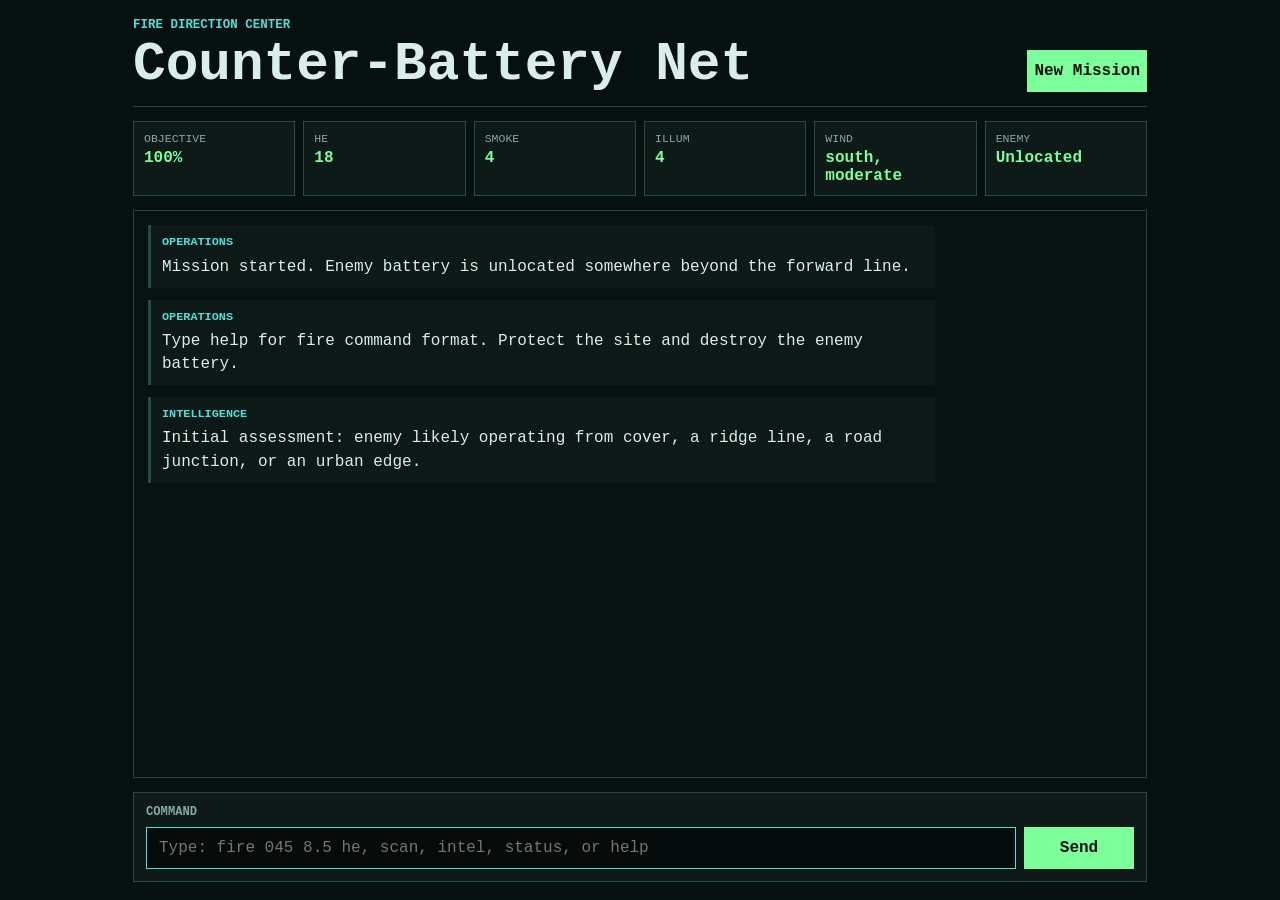
==== index.html @ 8a2db449 "Initial Gridfire text prototype" ====
<!doctype html>
<html lang="en">
  <head>
    <meta charset="utf-8" />
    <meta name="viewport" content="width=device-width, initial-scale=1" />
    <title>Counter-Battery Command Net</title>
    <link rel="stylesheet" href="styles.css" />
  </head>
  <body>
    <main class="terminal-shell">
      <header class="terminal-header">
        <div>
          <p class="eyebrow">Fire Direction Center</p>
          <h1>Counter-Battery Net</h1>
        </div>
        <button id="newGameButton" type="button">New Mission</button>
      </header>

      <section class="status-bar" aria-live="polite">
        <p><span>Objective</span><strong id="objectiveValue">100%</strong></p>
        <p><span>HE</span><strong id="ammoHe">18</strong></p>
        <p><span>Smoke</span><strong id="ammoSmoke">4</strong></p>
        <p><span>Illum</span><strong id="ammoIllumination">4</strong></p>
        <p><span>Wind</span><strong id="windValue">E / Light</strong></p>
        <p><span>Enemy</span><strong id="enemyStatusValue">Hidden</strong></p>
      </section>

      <section
        id="chatLog"
        class="chat-log"
        aria-live="polite"
        aria-label="Command chat log"
      ></section>

      <form id="commandForm" class="command-form">
        <label for="commandInput">Command</label>
        <div class="command-row">
          <input
            id="commandInput"
            autocomplete="off"
            spellcheck="false"
            placeholder="Type: fire 045 8.5 he, scan, intel, status, or help"
          />
          <button id="sendButton" type="submit">Send</button>
        </div>
      </form>
    </main>

    <script src="app.js"></script>
  </body>
</html>
---- styles.css ----
:root {
  color-scheme: dark;
  --bg: #06100f;
  --panel: #0d1a18;
  --panel-soft: #10211f;
  --line: rgba(128, 255, 220, 0.22);
  --text: #d9eee9;
  --muted: #86a7a0;
  --cyan: #50ded6;
  --green: #7cff9b;
  --amber: #ffcd70;
  --red: #ff7373;
  font-family:
    ui-monospace, "SFMono-Regular", Consolas, "Liberation Mono", Menlo, monospace;
}

* {
  box-sizing: border-box;
}

body {
  min-height: 100vh;
  margin: 0;
  color: var(--text);
  background: var(--bg);
}

button,
input {
  font: inherit;
}

button {
  min-height: 42px;
  border: 1px solid var(--line);
  color: #06100f;
  background: var(--green);
  font-weight: 800;
  cursor: pointer;
}

button:disabled {
  cursor: not-allowed;
  opacity: 0.45;
}

.terminal-shell {
  display: grid;
  grid-template-rows: auto auto 1fr auto;
  gap: 14px;
  width: min(1050px, 100%);
  min-height: 100vh;
  margin: 0 auto;
  padding: 18px;
}

.terminal-header {
  display: flex;
  align-items: end;
  justify-content: space-between;
  gap: 16px;
  border-bottom: 1px solid var(--line);
  padding-bottom: 14px;
}

.eyebrow,
h1,
p {
  margin: 0;
}

.eyebrow {
  margin-bottom: 6px;
  color: var(--cyan);
  font-size: 0.78rem;
  font-weight: 800;
  text-transform: uppercase;
}

h1 {
  font-size: clamp(1.7rem, 5vw, 3.4rem);
  line-height: 1;
}

.status-bar {
  display: grid;
  grid-template-columns: repeat(6, 1fr);
  gap: 8px;
}

.status-bar p {
  min-width: 0;
  border: 1px solid var(--line);
  background: var(--panel);
  padding: 10px;
}

.status-bar span {
  display: block;
  margin-bottom: 4px;
  color: var(--muted);
  font-size: 0.72rem;
  text-transform: uppercase;
}

.status-bar strong {
  color: var(--green);
  font-size: 1rem;
}

.chat-log {
  min-height: 460px;
  overflow: auto;
  border: 1px solid var(--line);
  background: #071311;
  padding: 14px;
}

.message {
  max-width: 82ch;
  margin-bottom: 12px;
  border-left: 3px solid var(--line);
  padding: 9px 11px;
  background: rgba(255, 255, 255, 0.025);
  line-height: 1.45;
  white-space: pre-wrap;
}

.message:last-child {
  margin-bottom: 0;
}

.message .sender {
  display: block;
  margin-bottom: 4px;
  color: var(--cyan);
  font-size: 0.74rem;
  font-weight: 800;
  text-transform: uppercase;
}

.message.player {
  margin-left: auto;
  border-left-color: var(--green);
}

.message.warning {
  border-left-color: var(--amber);
}

.message.danger {
  border-left-color: var(--red);
}

.message.success {
  border-left-color: var(--green);
}

.message.pending {
  color: var(--muted);
}

.command-form {
  border: 1px solid var(--line);
  background: var(--panel);
  padding: 12px;
}

.command-form label {
  display: block;
  margin-bottom: 8px;
  color: var(--muted);
  font-size: 0.76rem;
  font-weight: 800;
  text-transform: uppercase;
}

.command-row {
  display: grid;
  grid-template-columns: 1fr 110px;
  gap: 8px;
}

input {
  width: 100%;
  min-height: 42px;
  border: 1px solid var(--line);
  border-radius: 0;
  padding: 0 12px;
  color: var(--text);
  background: #050b0a;
  outline: none;
}

input:focus {
  border-color: var(--cyan);
}

@media (max-width: 760px) {
  .terminal-shell {
    padding: 12px;
  }

  .terminal-header {
    align-items: start;
    flex-direction: column;
  }

  .status-bar {
    grid-template-columns: repeat(2, 1fr);
  }

  .command-row {
    grid-template-columns: 1fr;
  }
}
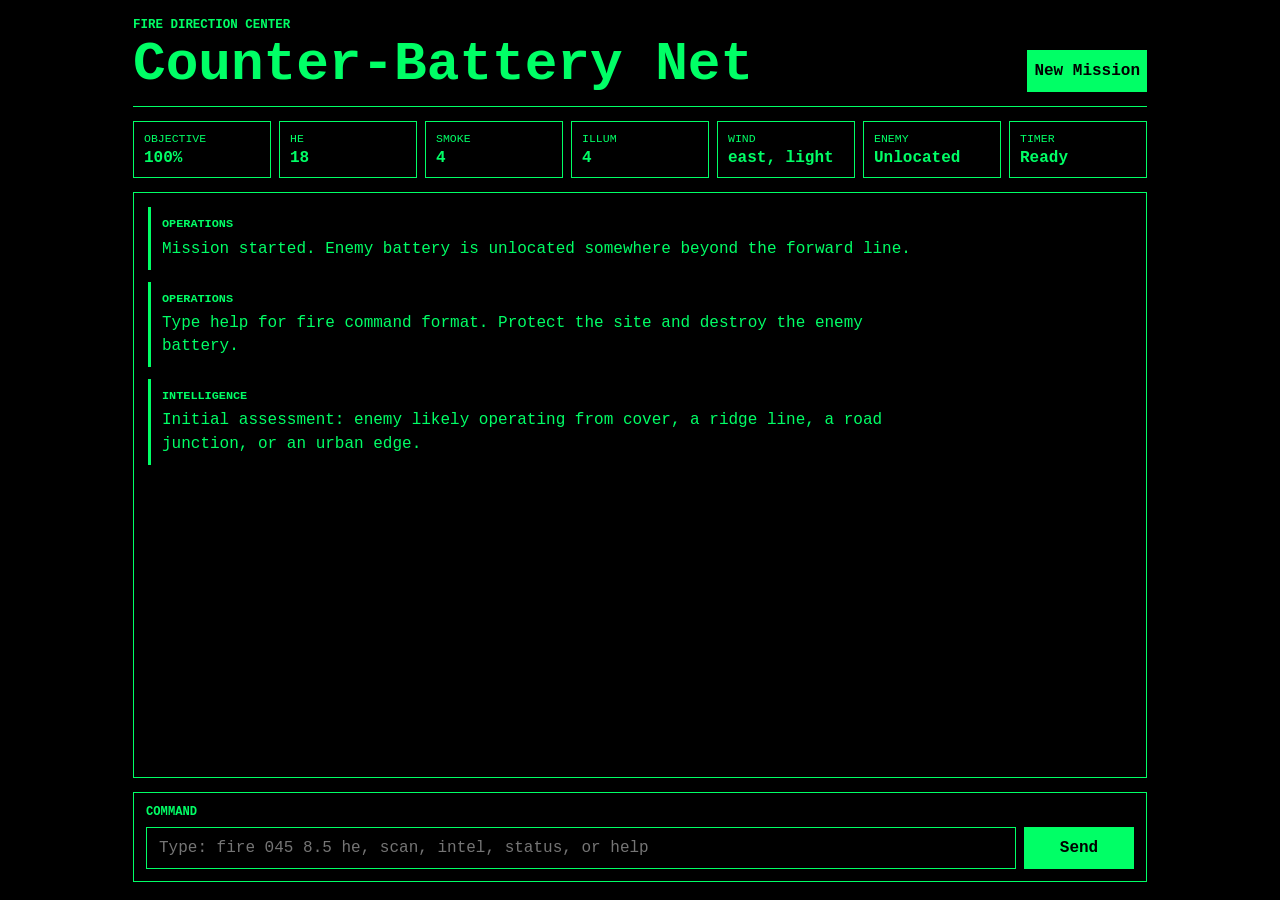
==== commit f3397db4: "Add live splash countdown and green terminal style" ====
--- a/index.html
+++ b/index.html
@@ -23,6 +23,7 @@
         <p><span>Illum</span><strong id="ammoIllumination">4</strong></p>
         <p><span>Wind</span><strong id="windValue">E / Light</strong></p>
         <p><span>Enemy</span><strong id="enemyStatusValue">Hidden</strong></p>
+        <p><span>Timer</span><strong id="timerValue">Ready</strong></p>
       </section>
 
       <section
--- a/styles.css
+++ b/styles.css
@@ -1,17 +1,11 @@
 :root {
   color-scheme: dark;
-  --bg: #06100f;
-  --panel: #0d1a18;
-  --panel-soft: #10211f;
-  --line: rgba(128, 255, 220, 0.22);
-  --text: #d9eee9;
-  --muted: #86a7a0;
-  --cyan: #50ded6;
-  --green: #7cff9b;
-  --amber: #ffcd70;
-  --red: #ff7373;
-  font-family:
-    ui-monospace, "SFMono-Regular", Consolas, "Liberation Mono", Menlo, monospace;
+  --bg: #000;
+  --panel: #000;
+  --line: #00ff66;
+  --text: #00ff66;
+  --muted: #00ff66;
+  font-family: "Courier New", Courier, monospace;
 }
 
 * {
@@ -33,15 +27,15 @@
 button {
   min-height: 42px;
   border: 1px solid var(--line);
-  color: #06100f;
-  background: var(--green);
+  color: #000;
+  background: #00ff66;
   font-weight: 800;
   cursor: pointer;
 }
 
 button:disabled {
   cursor: not-allowed;
-  opacity: 0.45;
+  opacity: 0.5;
 }
 
 .terminal-shell {
@@ -71,7 +65,7 @@
 
 .eyebrow {
   margin-bottom: 6px;
-  color: var(--cyan);
+  color: #00ff66;
   font-size: 0.78rem;
   font-weight: 800;
   text-transform: uppercase;
@@ -84,7 +78,7 @@
 
 .status-bar {
   display: grid;
-  grid-template-columns: repeat(6, 1fr);
+  grid-template-columns: repeat(7, 1fr);
   gap: 8px;
 }
 
@@ -104,7 +98,7 @@
 }
 
 .status-bar strong {
-  color: var(--green);
+  color: #00ff66;
   font-size: 1rem;
 }
 
@@ -112,7 +106,7 @@
   min-height: 460px;
   overflow: auto;
   border: 1px solid var(--line);
-  background: #071311;
+  background: #000;
   padding: 14px;
 }
 
@@ -121,7 +115,7 @@
   margin-bottom: 12px;
   border-left: 3px solid var(--line);
   padding: 9px 11px;
-  background: rgba(255, 255, 255, 0.025);
+  background: #000;
   line-height: 1.45;
   white-space: pre-wrap;
 }
@@ -133,7 +127,7 @@
 .message .sender {
   display: block;
   margin-bottom: 4px;
-  color: var(--cyan);
+  color: #00ff66;
   font-size: 0.74rem;
   font-weight: 800;
   text-transform: uppercase;
@@ -141,23 +135,11 @@
 
 .message.player {
   margin-left: auto;
-  border-left-color: var(--green);
-}
-
-.message.warning {
-  border-left-color: var(--amber);
-}
-
-.message.danger {
-  border-left-color: var(--red);
-}
-
-.message.success {
-  border-left-color: var(--green);
+  border-left-color: #00ff66;
 }
 
 .message.pending {
-  color: var(--muted);
+  color: #00ff66;
 }
 
 .command-form {
@@ -188,12 +170,12 @@
   border-radius: 0;
   padding: 0 12px;
   color: var(--text);
-  background: #050b0a;
+  background: #000;
   outline: none;
 }
 
 input:focus {
-  border-color: var(--cyan);
+  border-color: #00ff66;
 }
 
 @media (max-width: 760px) {
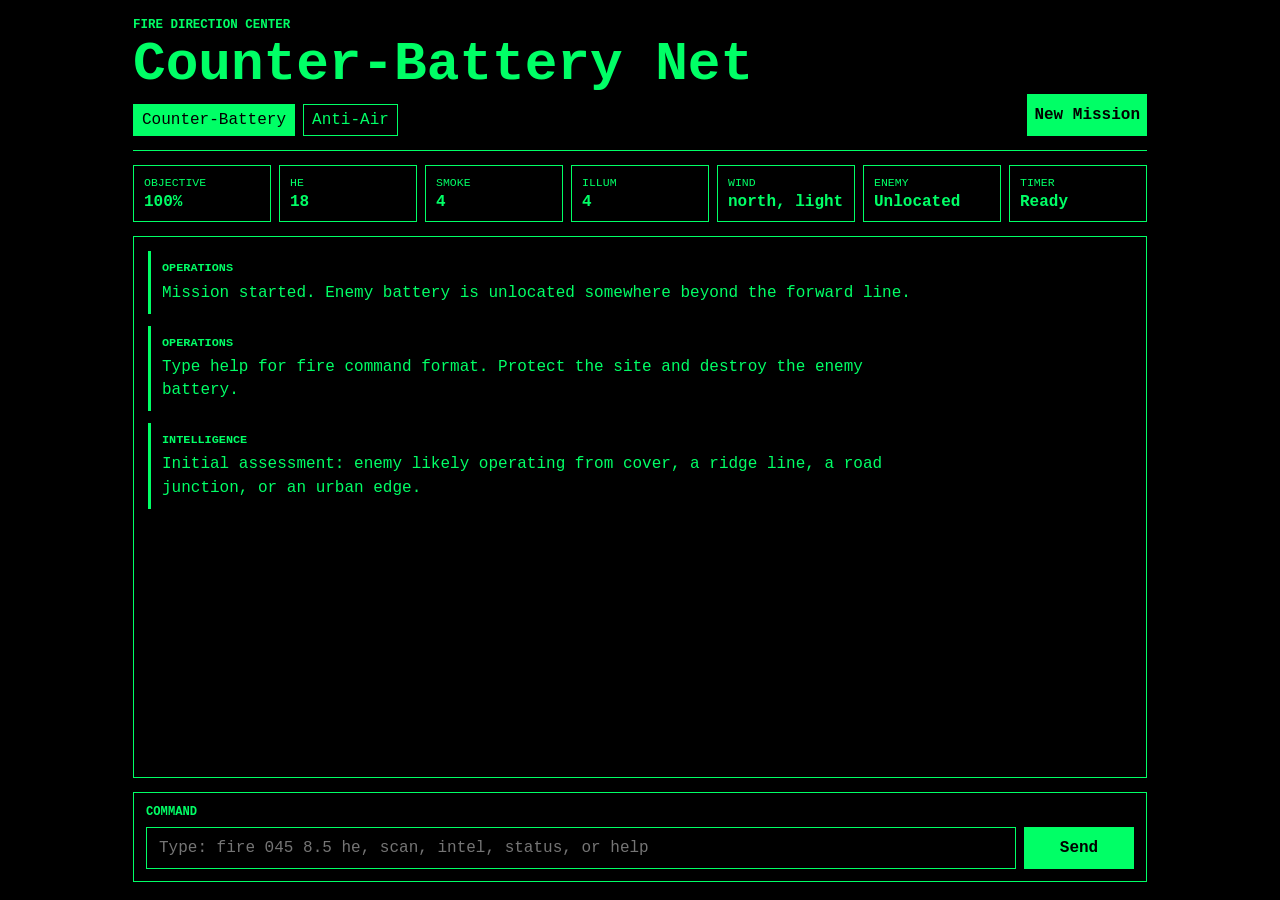
==== commit 2542d6c4: "Add anti-air battery scenario" ====
--- a/index.html
+++ b/index.html
@@ -12,6 +12,10 @@
         <div>
           <p class="eyebrow">Fire Direction Center</p>
           <h1>Counter-Battery Net</h1>
+          <nav class="site-nav" aria-label="Scenario navigation">
+            <a href="index.html" aria-current="page">Counter-Battery</a>
+            <a href="anti-air.html">Anti-Air</a>
+          </nav>
         </div>
         <button id="newGameButton" type="button">New Mission</button>
       </header>
--- a/styles.css
+++ b/styles.css
@@ -20,7 +20,8 @@
 }
 
 button,
-input {
+input,
+a {
   font: inherit;
 }
 
@@ -57,6 +58,25 @@
   padding-bottom: 14px;
 }
 
+.site-nav {
+  display: flex;
+  flex-wrap: wrap;
+  gap: 8px;
+  margin-top: 12px;
+}
+
+.site-nav a {
+  border: 1px solid var(--line);
+  padding: 6px 8px;
+  color: var(--text);
+  text-decoration: none;
+}
+
+.site-nav a[aria-current="page"] {
+  color: #000;
+  background: #00ff66;
+}
+
 .eyebrow,
 h1,
 p {
@@ -108,6 +128,77 @@
   border: 1px solid var(--line);
   background: #000;
   padding: 14px;
+}
+
+.radar-shell {
+  width: min(1180px, 100%);
+}
+
+.aa-status-bar {
+  grid-template-columns: repeat(7, 1fr);
+}
+
+.radar-layout {
+  display: grid;
+  grid-template-columns: minmax(280px, 360px) 1fr;
+  gap: 14px;
+  min-height: 460px;
+}
+
+.radar-panel {
+  border: 1px solid var(--line);
+  padding: 14px;
+}
+
+.radar-panel h2 {
+  margin: 0 0 12px;
+  font-size: 1rem;
+  text-transform: uppercase;
+}
+
+.radar-panel svg {
+  display: block;
+  width: 100%;
+  max-width: 330px;
+  margin: 0 auto;
+  border: 1px solid var(--line);
+  background: #000;
+}
+
+.radar-panel circle,
+.radar-panel line {
+  fill: none;
+  stroke: var(--line);
+  stroke-width: 0.7;
+}
+
+.radar-panel text {
+  fill: var(--text);
+  font-family: "Courier New", Courier, monospace;
+  font-size: 4px;
+  text-anchor: middle;
+}
+
+#contactBlip {
+  fill: var(--text);
+  stroke: none;
+}
+
+#contactLabel {
+  font-size: 3.2px;
+  text-anchor: start;
+}
+
+.radar-readout {
+  display: grid;
+  gap: 8px;
+  margin-top: 12px;
+  line-height: 1.4;
+}
+
+.radar-readout p {
+  border-left: 3px solid var(--line);
+  padding-left: 9px;
 }
 
 .message {
@@ -192,6 +283,10 @@
     grid-template-columns: repeat(2, 1fr);
   }
 
+  .radar-layout {
+    grid-template-columns: 1fr;
+  }
+
   .command-row {
     grid-template-columns: 1fr;
   }
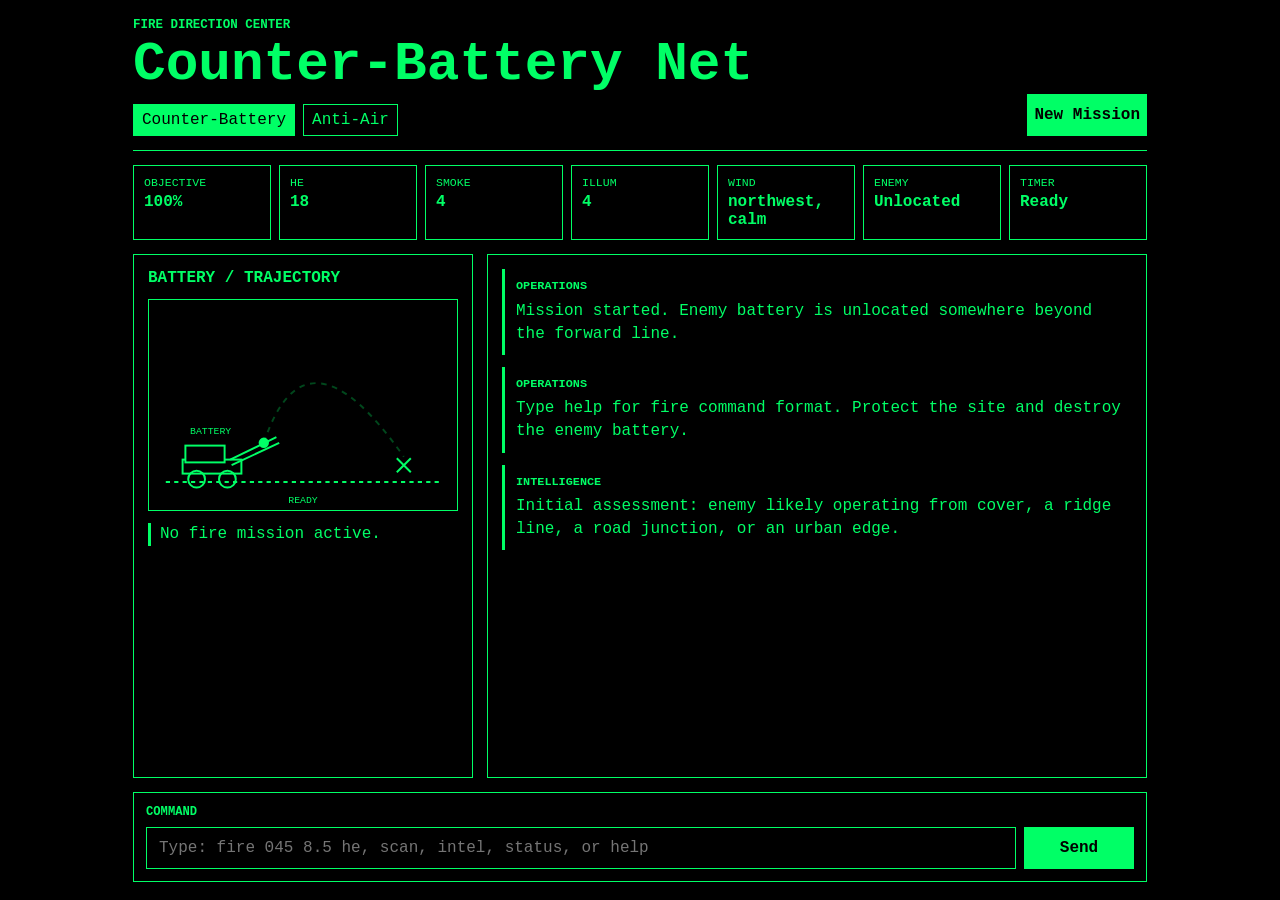
==== commit cb9830a8: "Add artillery arc visualization" ====
--- a/index.html
+++ b/index.html
@@ -30,12 +30,37 @@
         <p><span>Timer</span><strong id="timerValue">Ready</strong></p>
       </section>
 
-      <section
-        id="chatLog"
-        class="chat-log"
-        aria-live="polite"
-        aria-label="Command chat log"
-      ></section>
+      <section class="counter-layout">
+        <aside class="artillery-panel" aria-label="Artillery fire visualization">
+          <h2>Battery / Trajectory</h2>
+          <svg id="artilleryScope" viewBox="0 0 220 150" role="img" aria-label="Artillery battery and shell arc">
+            <line class="ground-line" x1="12" y1="130" x2="208" y2="130"></line>
+            <g class="battery-graphic" aria-label="Artillery battery">
+              <rect x="24" y="114" width="42" height="10"></rect>
+              <circle cx="34" cy="128" r="6"></circle>
+              <circle cx="56" cy="128" r="6"></circle>
+              <line x1="58" y1="114" x2="91" y2="98"></line>
+              <line x1="59" y1="118" x2="93" y2="102"></line>
+              <rect x="26" y="104" width="28" height="12"></rect>
+            </g>
+            <path id="arcPath" class="arc-path" d="M 82 102 Q 112 12 182 112"></path>
+            <path id="arcProgress" class="arc-progress" d="M 82 102 Q 112 12 182 112"></path>
+            <circle id="shellMarker" class="shell-marker" cx="82" cy="102" r="3"></circle>
+            <line class="splash-marker" x1="177" y1="113" x2="187" y2="123"></line>
+            <line class="splash-marker" x1="187" y1="113" x2="177" y2="123"></line>
+            <text x="44" y="96">BATTERY</text>
+            <text id="arcLabel" x="110" y="145">READY</text>
+          </svg>
+          <p id="arcReadout" class="arc-readout">No fire mission active.</p>
+        </aside>
+
+        <section
+          id="chatLog"
+          class="chat-log"
+          aria-live="polite"
+          aria-label="Command chat log"
+        ></section>
+      </section>
 
       <form id="commandForm" class="command-form">
         <label for="commandInput">Command</label>
--- a/styles.css
+++ b/styles.css
@@ -13,10 +13,12 @@
 }
 
 body {
+  height: 100vh;
   min-height: 100vh;
   margin: 0;
   color: var(--text);
   background: var(--bg);
+  overflow: hidden;
 }
 
 button,
@@ -41,12 +43,14 @@
 
 .terminal-shell {
   display: grid;
-  grid-template-rows: auto auto 1fr auto;
+  grid-template-rows: auto auto minmax(0, 1fr) auto;
   gap: 14px;
   width: min(1050px, 100%);
+  height: 100vh;
   min-height: 100vh;
   margin: 0 auto;
   padding: 18px;
+  overflow: hidden;
 }
 
 .terminal-header {
@@ -123,15 +127,90 @@
 }
 
 .chat-log {
-  min-height: 460px;
+  min-height: 0;
+  height: 100%;
   overflow: auto;
   border: 1px solid var(--line);
   background: #000;
   padding: 14px;
 }
 
+.counter-layout {
+  display: grid;
+  grid-template-columns: minmax(260px, 340px) minmax(0, 1fr);
+  gap: 14px;
+  min-height: 0;
+  overflow: hidden;
+}
+
+.artillery-panel {
+  border: 1px solid var(--line);
+  padding: 14px;
+  min-height: 0;
+  overflow: auto;
+}
+
+.artillery-panel h2 {
+  margin: 0 0 12px;
+  font-size: 1rem;
+  text-transform: uppercase;
+}
+
+.artillery-panel svg {
+  display: block;
+  width: 100%;
+  max-width: 330px;
+  margin: 0 auto;
+  border: 1px solid var(--line);
+  background: #000;
+}
+
+.artillery-panel line,
+.artillery-panel rect,
+.artillery-panel circle,
+.artillery-panel path {
+  fill: none;
+  stroke: var(--line);
+  stroke-width: 1.4;
+}
+
+.artillery-panel rect {
+  fill: #000;
+}
+
+.artillery-panel text {
+  fill: var(--text);
+  font-family: "Courier New", Courier, monospace;
+  font-size: 7px;
+  text-anchor: middle;
+}
+
+.ground-line {
+  stroke-dasharray: 3 3;
+}
+
+.arc-path {
+  opacity: 0.28;
+  stroke-dasharray: 4 4;
+}
+
+.arc-progress {
+  stroke-width: 2;
+}
+
+.artillery-panel .shell-marker {
+  fill: var(--text);
+}
+
+.arc-readout {
+  margin-top: 12px;
+  border-left: 3px solid var(--line);
+  padding-left: 9px;
+  line-height: 1.4;
+}
+
 .radar-shell {
-  width: min(1180px, 100%);
+  width: min(1320px, 100%);
 }
 
 .aa-status-bar {
@@ -140,14 +219,17 @@
 
 .radar-layout {
   display: grid;
-  grid-template-columns: minmax(280px, 360px) 1fr;
+  grid-template-columns: minmax(360px, 460px) minmax(0, 1fr);
   gap: 14px;
-  min-height: 460px;
+  min-height: 0;
+  overflow: hidden;
 }
 
 .radar-panel {
   border: 1px solid var(--line);
   padding: 14px;
+  min-height: 0;
+  overflow: auto;
 }
 
 .radar-panel h2 {
@@ -159,7 +241,7 @@
 .radar-panel svg {
   display: block;
   width: 100%;
-  max-width: 330px;
+  max-width: 430px;
   margin: 0 auto;
   border: 1px solid var(--line);
   background: #000;
@@ -179,13 +261,43 @@
   text-anchor: middle;
 }
 
-#contactBlip {
+.radar-blip {
   fill: var(--text);
   stroke: none;
 }
 
-#contactLabel {
+.radar-label {
+  fill: var(--text);
   font-size: 3.2px;
+  text-anchor: start;
+}
+
+.missile-icon {
+  fill: #000;
+  stroke: var(--line);
+  stroke-width: 0.75;
+}
+
+.missile-arh {
+  stroke-width: 1.1;
+}
+
+.missile-sarh {
+  stroke-dasharray: 1.3 0.9;
+}
+
+.missile-ir {
+  fill: var(--text);
+}
+
+.missile-gun {
+  fill: #000;
+  stroke-width: 0.55;
+}
+
+.missile-label {
+  fill: var(--text);
+  font-size: 3px;
   text-anchor: start;
 }
 
@@ -270,8 +382,17 @@
 }
 
 @media (max-width: 760px) {
+  body {
+    height: auto;
+    min-height: 100vh;
+    overflow: auto;
+  }
+
   .terminal-shell {
     padding: 12px;
+    height: auto;
+    min-height: 100vh;
+    overflow: visible;
   }
 
   .terminal-header {
@@ -285,6 +406,12 @@
 
   .radar-layout {
     grid-template-columns: 1fr;
+    overflow: visible;
+  }
+
+  .counter-layout {
+    grid-template-columns: 1fr;
+    overflow: visible;
   }
 
   .command-row {
